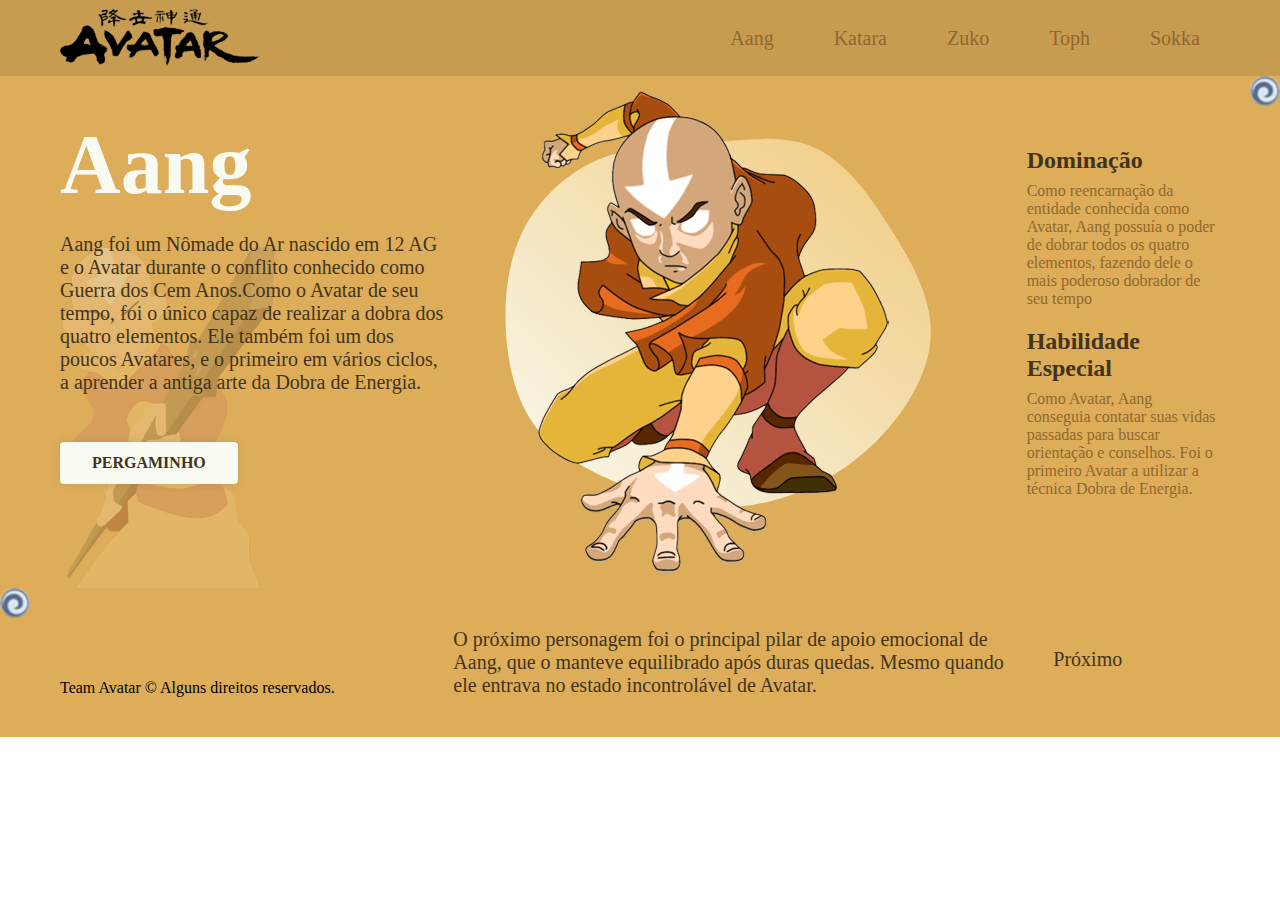
==== index.html @ b8b87e9d "Adicionado javascript module." ====
<!DOCTYPE html>
<html lang="pt-br">

<head>
  <meta charset="UTF-8">
  <meta http-equiv="X-UA-Compatible" content="IE=edge">
  <meta name="viewport" content="width=device-width, initial-scale=1.0">
  <link rel="stylesheet" href="../css/style.css">
  <link rel="shortcut icon" href="favicon.png" type="image/x-icon">
  <title>Team Avatar | Aang </title>
</head>

<body id="aang">

  <header class="header-bg">
    <div class="header container">
      <a href="./">
        <img src="img/avatar.png" alt="Avatar" width="200" height="76">
      </a>
      <nav>
        <div class="mobile-menu">
          <div class="line1"></div>
          <div class="line2"></div>
          <div class="line3"></div>
        </div>

        <ul class="header-menu">
          <li><a href="./">Aang</a>
          </li>
          <li><a href="katara.html">Katara</a>
          </li>
          <li><a href="zuko.html">Zuko</a>
          </li>
          <li><a href="toph.html">Toph</a>
          </li>
          <li><a href="sokka.html">Sokka</a>
          </li>
        </ul>
      </nav>
    </div>
  </header>


  <main class="dirigente-bg">
    <div class="dirigente container">
      <section class="dirigente-descricao">
        <h1>Aang</h1>
        <p>Aang foi um Nômade do Ar nascido em 12 AG e o Avatar durante o conflito conhecido como Guerra dos Cem Anos.Como o Avatar de seu tempo, foi o único capaz de realizar a dobra dos quatro elementos. Ele também foi um dos poucos Avatares, e o primeiro em vários ciclos, a aprender a antiga arte da Dobra de Energia.</p>
        <a class="btn">Pergaminho</a>
      </section>

      <div class="dirigente-imagem">
        <img src="img/aang/aang.png" alt="Aang" width="512" height="512">
      </div>

      <section class="dirigente-info">
        <div class="dirigente-info-dominacao">
          <h2>Dominação</h2>
          <p>Como reencarnação da entidade conhecida como Avatar, Aang possuía o poder de dobrar todos os quatro elementos, fazendo dele o mais poderoso dobrador de seu tempo</p>
        </div>
        <div class="dirigente-info-especial">
          <h2>Habilidade Especial</h2>
          <p>Como Avatar, Aang conseguia contatar suas vidas passadas para buscar orientação e conselhos. Foi o primeiro Avatar a utilizar a técnica Dobra de Energia.</p>
        </div>
      </section>
  </main>


  <footer class="footer-bg">
    <div class="footer container">
      <p class="copy">Team Avatar © Alguns direitos reservados.</p>
      <p class="proximo-personagem-descricao">O próximo personagem foi o principal pilar de apoio emocional de Aang, que o manteve equilibrado após duras quedas. Mesmo quando ele entrava no estado incontrolável de Avatar.</p>
      <a class="proximo-personagem" href="katara.html">Próximo</a>
    </div>
  </footer>
  <div class="modal-container">
    <div class="modal">
      <button class="btn-fechar">x</button>
      <h2>Dobra de Ar</h2>
      <div class="pergaminho-info">
        <img src="img/elemento/elemento-ar.png" alt="">
        <p>Ar é o elemento da liberdade</p>
      </div>
      <div class="pergaminho-imagem">
        <img src="img/pergaminhos/dobra-ar.jpg" alt="">
      </div>
    </div>
  </div>

  <script type="module" src="js/script.js"></script>

</body>

</html>
---- css/style.css ----
/*GLOBAL*/
@import "global/header.css";
@import "global/dirigente.css";
@import "global/footer.css";
@import "global/global.css";
/*UTILIDADES*/
@import "utilidades/componentes.css";
@import "utilidades/cores.css";
@import "utilidades/modal.css";
@import "utilidades/keyframes.css";
/*PERSONAGENS*/
@import "personagens/aang/header.css";
@import "personagens/aang/dirigente.css";
@import "personagens/aang/footer.css";
@import "personagens/aang/utilidades.css";

@import "personagens/katara/utilidades.css";
@import "personagens/katara/dirigente.css";
@import "personagens/katara/header.css";
@import "personagens/katara/footer.css";

@import "personagens/zuko/utilidades.css";
@import "personagens/zuko/dirigente.css";
@import "personagens/zuko/header.css";
@import "personagens/zuko/footer.css";

@import "personagens/toph/utilidades.css";
@import "personagens/toph/dirigente.css";
@import "personagens/toph/header.css";
@import "personagens/toph/footer.css";

@import "personagens/sokka/utilidades.css";
@import "personagens/sokka/dirigente.css";
@import "personagens/sokka/header.css";
@import "personagens/sokka/footer.css";
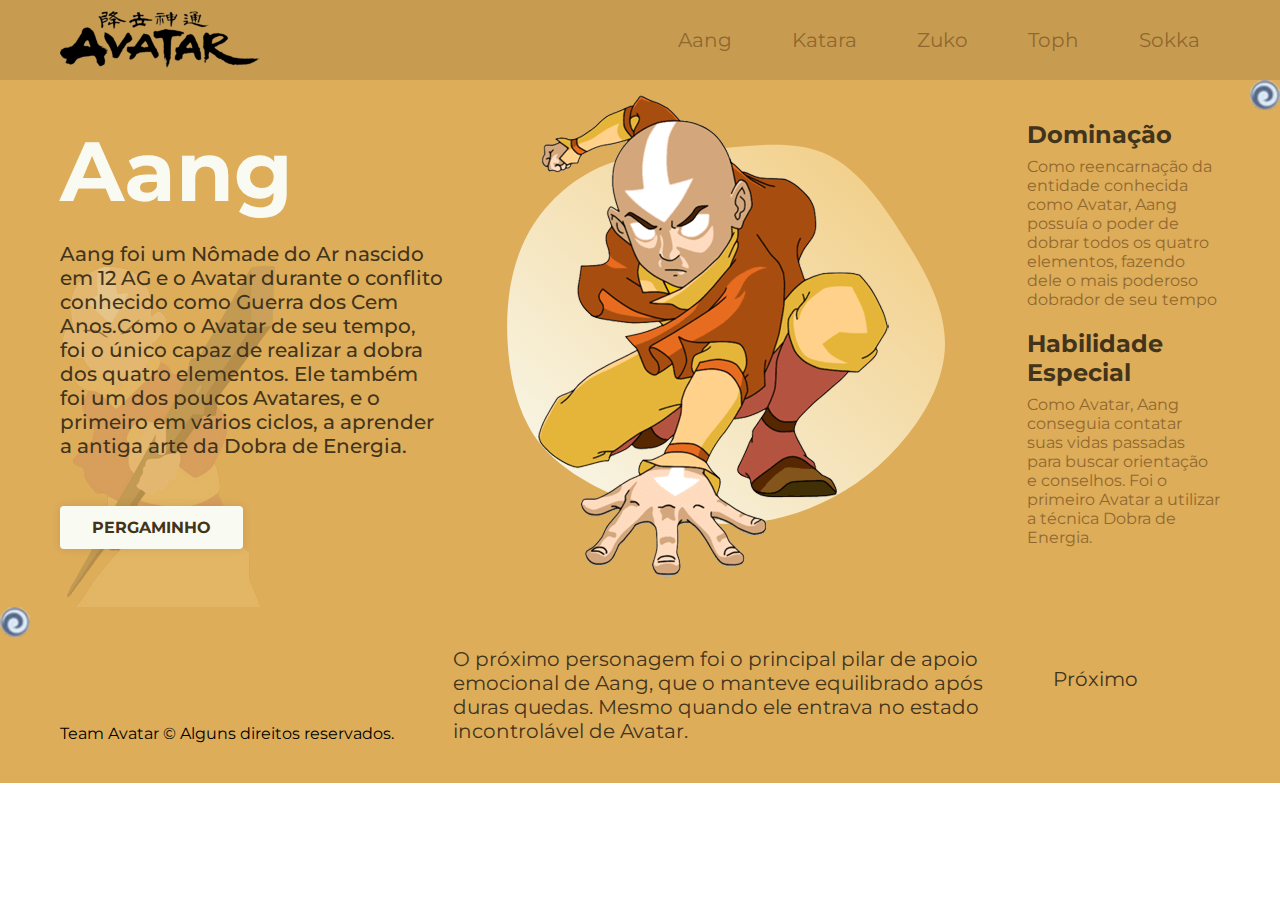
==== commit b83c784e: "adicionado font ao body." ====
--- a/index.html
+++ b/index.html
@@ -5,7 +5,10 @@
   <meta charset="UTF-8">
   <meta http-equiv="X-UA-Compatible" content="IE=edge">
   <meta name="viewport" content="width=device-width, initial-scale=1.0">
-  <link rel="stylesheet" href="../css/style.css">
+  <link rel="preconnect" href="https://fonts.googleapis.com">
+  <link rel="preconnect" href="https://fonts.gstatic.com" crossorigin>
+  <link href="https://fonts.googleapis.com/css2?family=Montserrat:wght@400;500;700&display=swap" rel="stylesheet">
+  <link rel="stylesheet" href="./css/style.css" type="text/css">
   <link rel="shortcut icon" href="favicon.png" type="image/x-icon">
   <title>Team Avatar | Aang </title>
 </head>
@@ -75,7 +78,7 @@
   </footer>
   <div class="modal-container">
     <div class="modal">
-      <button class="btn-fechar">x</button>
+      <button class="btn-modal-fechar">x</button>
       <h2>Dobra de Ar</h2>
       <div class="pergaminho-info">
         <img src="img/elemento/elemento-ar.png" alt="">
